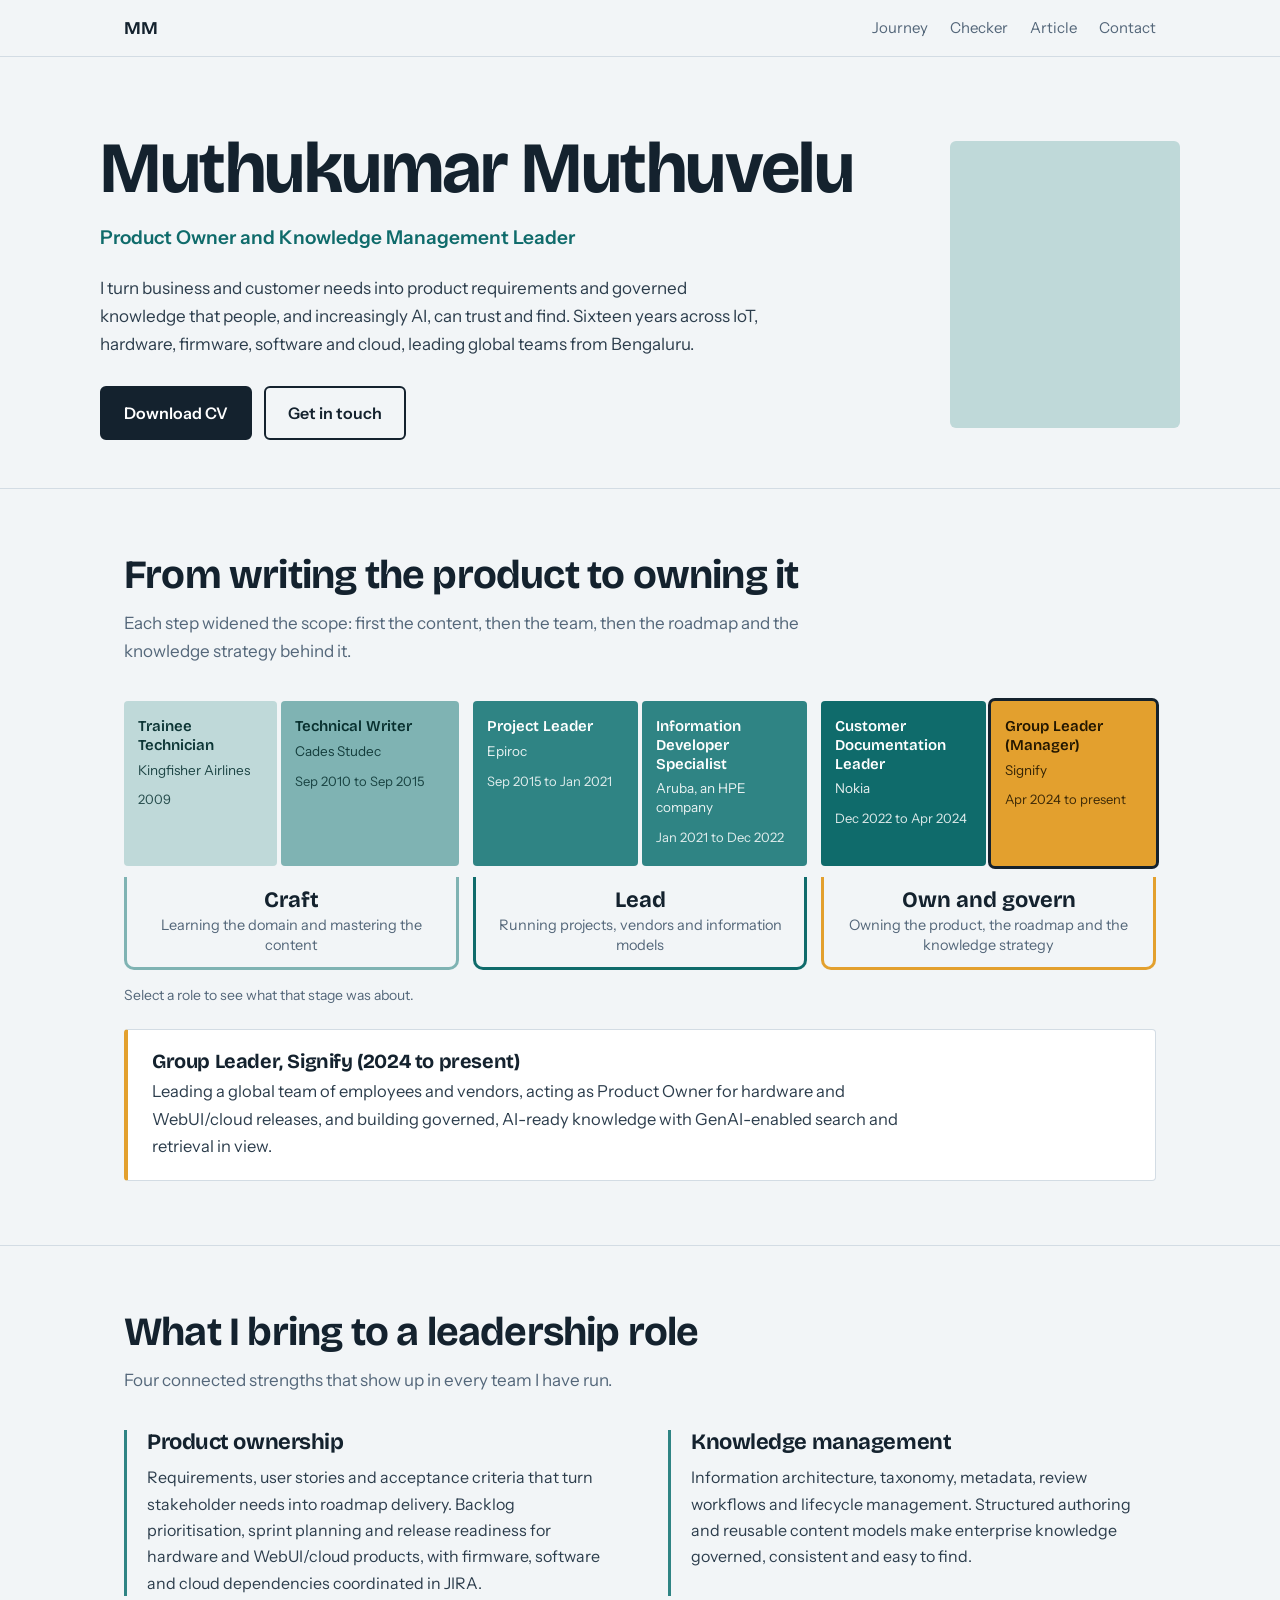
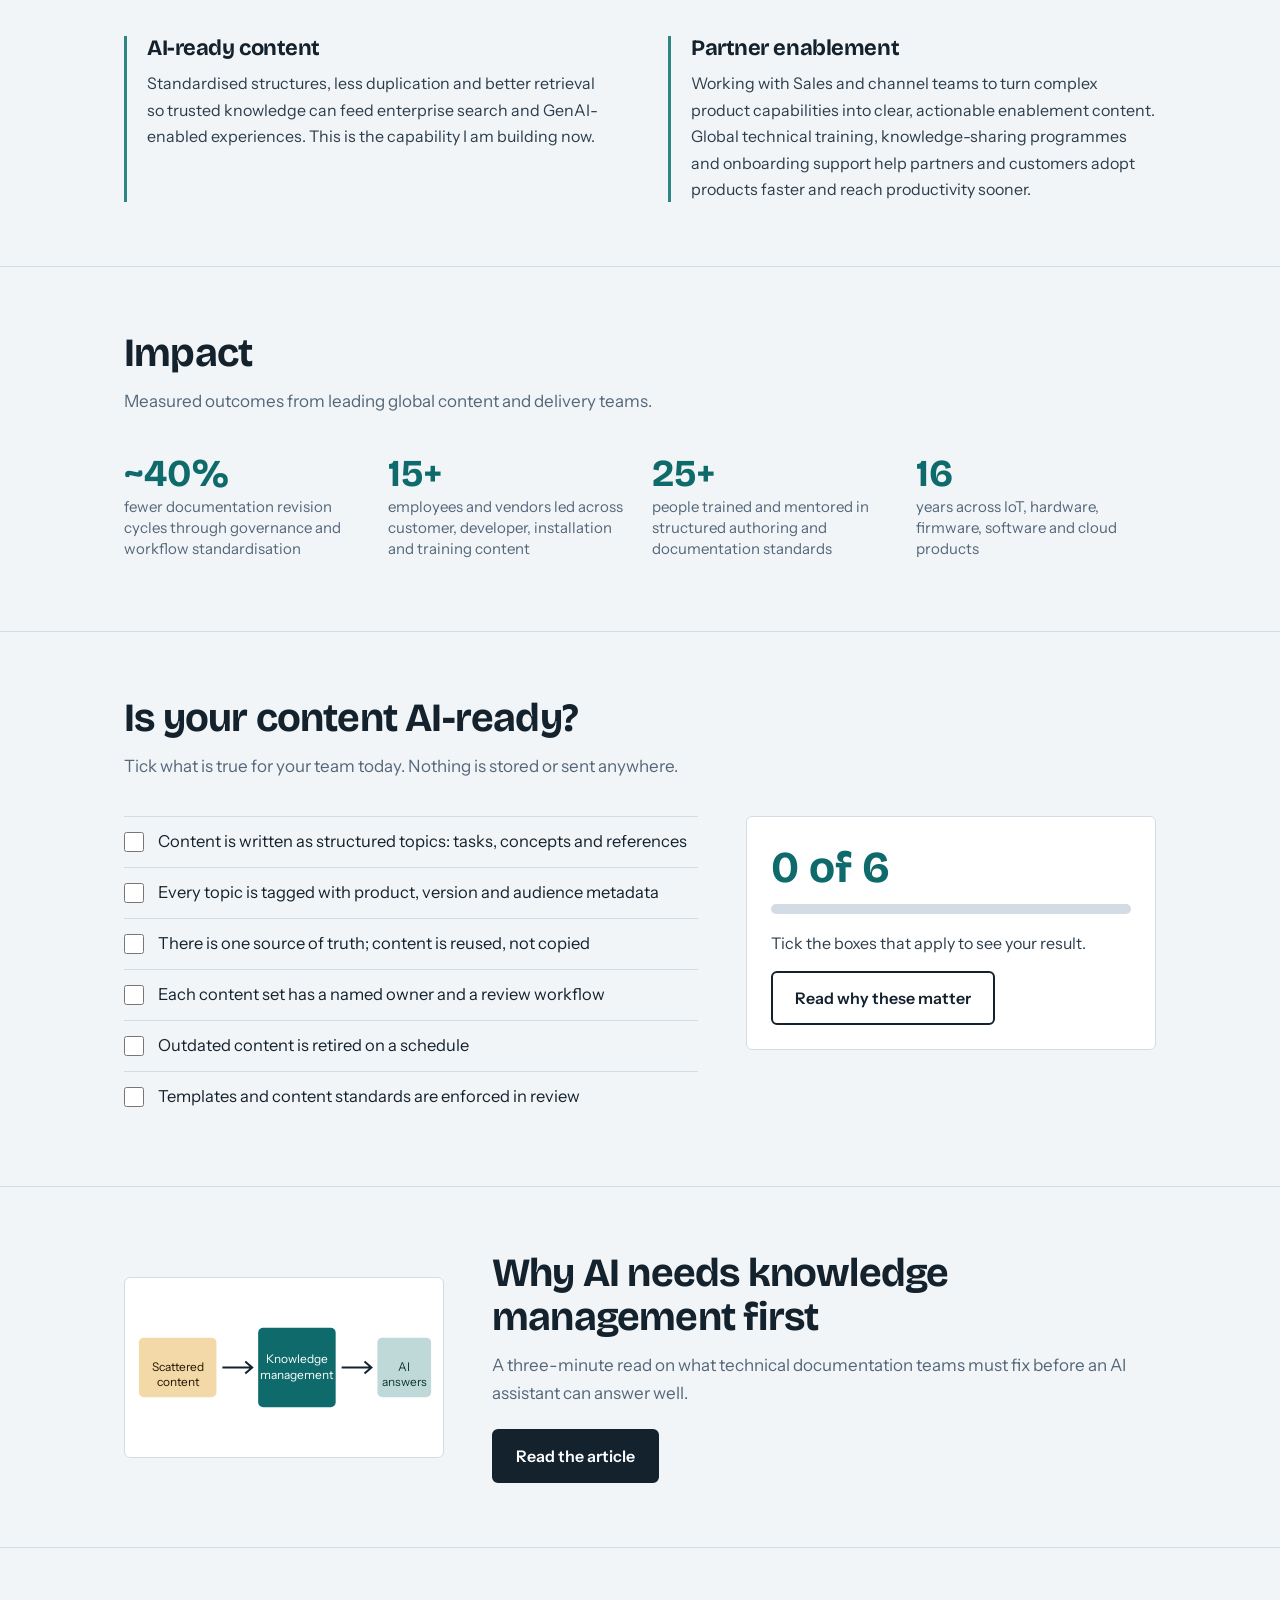
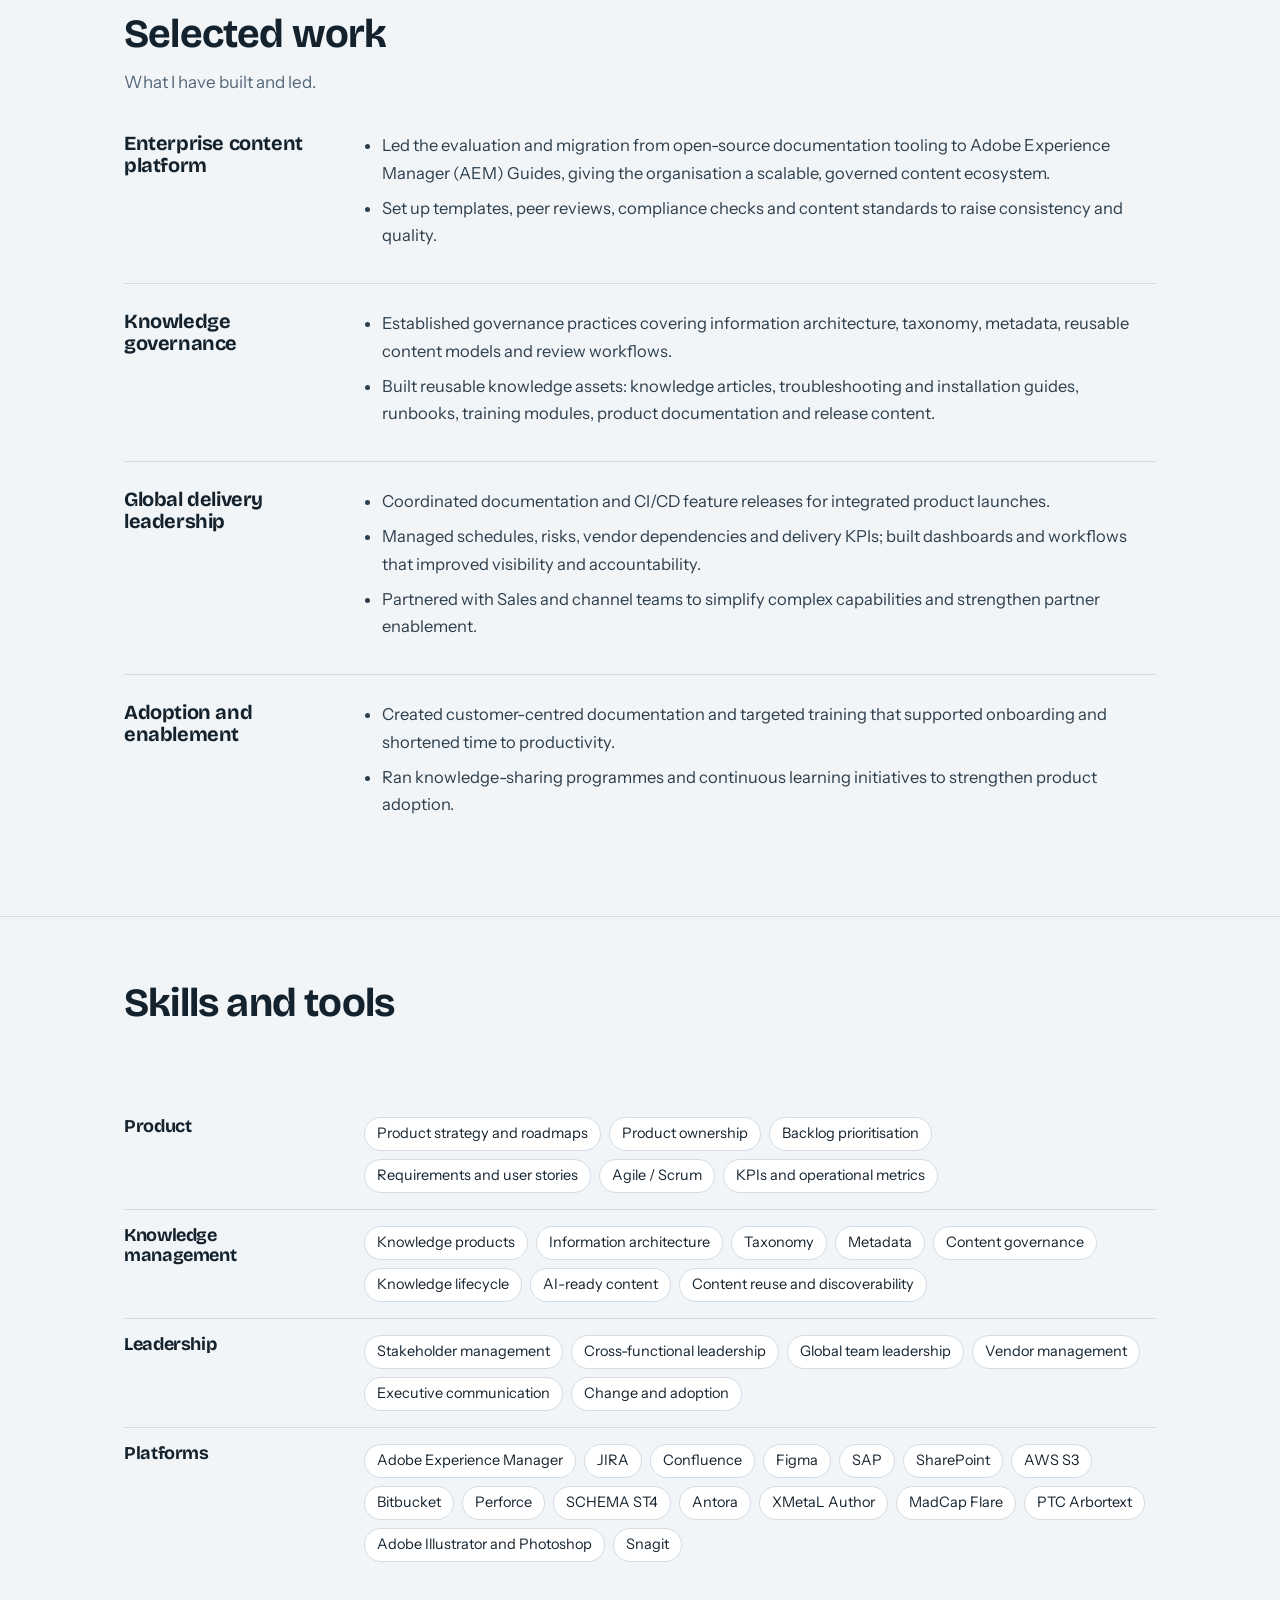
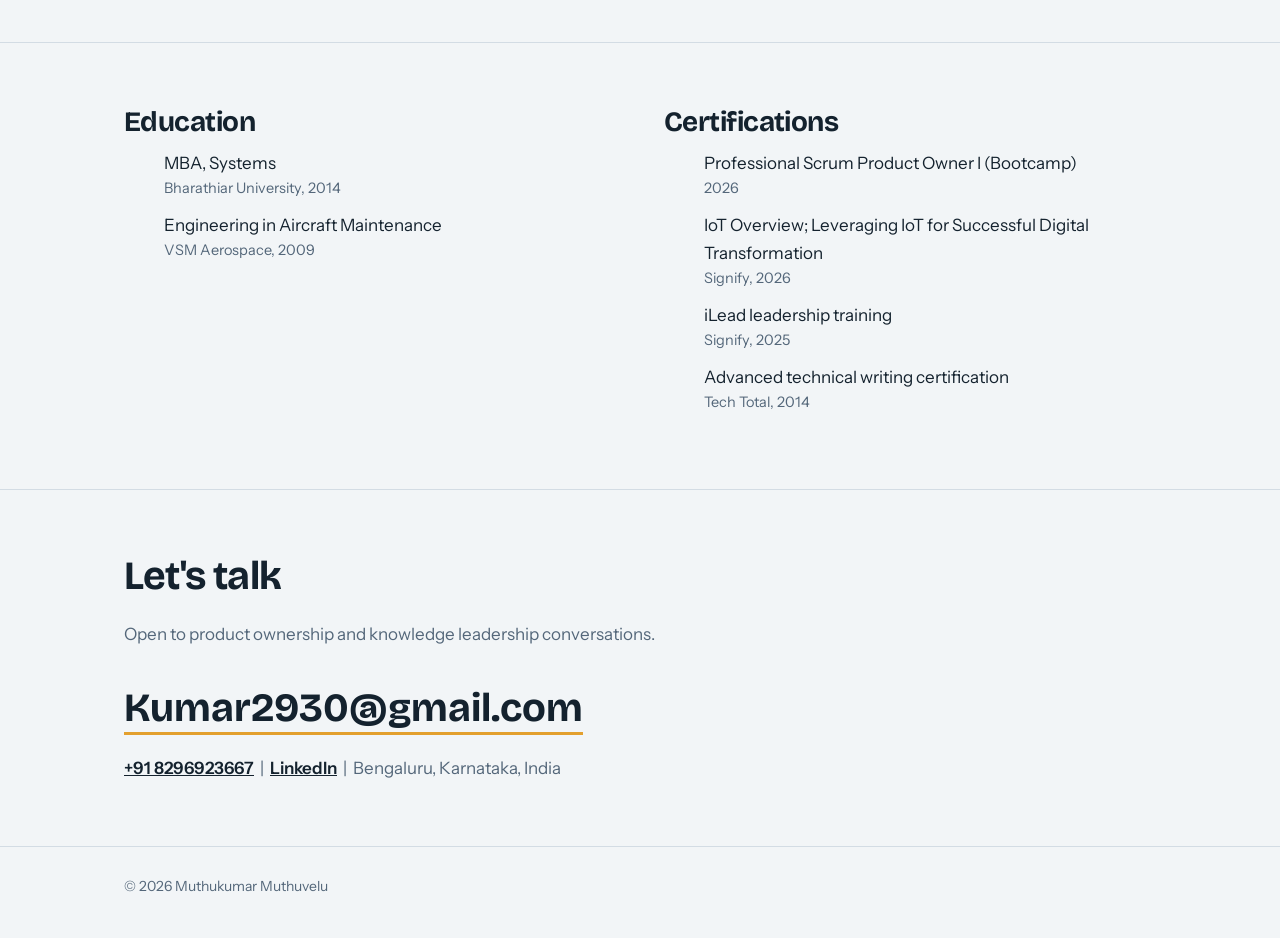
==== index.html @ bee0c545 "Add files via upload Html file" ====
<!DOCTYPE html>
<html lang="en">
<head>
<meta charset="utf-8">
<meta name="viewport" content="width=device-width, initial-scale=1">
<title>Muthukumar Muthuvelu | Product Owner &amp; Knowledge Management Leader</title>
<meta name="description" content="Product Owner and Knowledge Management leader with 16 years across IoT, hardware, firmware, software and cloud products.">
<link rel="preconnect" href="https://fonts.googleapis.com">
<link rel="preconnect" href="https://fonts.gstatic.com" crossorigin>
<link href="https://fonts.googleapis.com/css2?family=Bricolage+Grotesque:opsz,wght@12..96,500;12..96,700&family=Instrument+Sans:wght@400;500;600&display=swap" rel="stylesheet">
<style>
:root{--bg:#F2F5F7;--ink:#14222E;--mut:#54677A;--line:#D3DCE4;--t1:#BFD9D9;--t2:#7FB3B3;--t3:#2F8484;--t4:#0F6B6B;--now:#E3A02E;--wrap:1080px}
*{box-sizing:border-box;margin:0}
html{scroll-behavior:smooth;scroll-padding-top:70px}
body{background:var(--bg);color:var(--ink);font:400 17px/1.65 "Instrument Sans",system-ui,sans-serif}
h1,h2,h3{font-family:"Bricolage Grotesque",system-ui,sans-serif;line-height:1.1;letter-spacing:-.02em}
a{color:inherit}
:focus-visible{outline:3px solid var(--now);outline-offset:3px}
.wrap{max-width:var(--wrap);margin:0 auto;padding:0 24px}
header{position:sticky;top:0;z-index:5;background:rgba(242,245,247,.92);backdrop-filter:blur(8px);border-bottom:1px solid var(--line)}
header .wrap{display:flex;justify-content:space-between;align-items:center;height:56px}
.logo{font:700 18px "Bricolage Grotesque",sans-serif;text-decoration:none}
nav{display:flex;gap:22px;font-size:15px}
nav a{text-decoration:none;color:var(--mut)}nav a:hover{color:var(--ink)}
.hero{padding:72px 0 48px;display:grid;grid-template-columns:1fr 230px;gap:56px;align-items:center}
.hero h1{font-size:clamp(40px,6.4vw,72px);font-weight:700}
.role{margin-top:14px;font-size:19px;font-weight:600;color:var(--t4)}
.lede{margin-top:20px;max-width:60ch;color:#2c3d4c}
.cta{margin-top:28px;display:flex;gap:12px;flex-wrap:wrap}
.btn{display:inline-block;padding:12px 22px;border-radius:6px;font-weight:600;font-size:16px;text-decoration:none;border:2px solid var(--ink)}
.btn.p{background:var(--ink);color:#fff}.btn.p:hover{background:var(--t4);border-color:var(--t4)}
.btn.s:hover{background:var(--ink);color:#fff}
.photo{width:230px;aspect-ratio:4/5;border-radius:6px;overflow:hidden;background:var(--t1);display:grid;place-items:center;font:700 64px "Bricolage Grotesque";color:var(--t4)}
.photo img{width:100%;height:100%;object-fit:cover;display:block}
section{padding:64px 0;border-top:1px solid var(--line)}
h2{font-size:clamp(28px,4vw,40px);margin-bottom:12px}
.sub{color:var(--mut);max-width:62ch;margin-bottom:36px}
/* roadmap */
.road{display:flex;gap:4px;align-items:stretch}
.step{background:var(--c);color:var(--tc,#fff);padding:16px 14px 18px;min-width:0;border-radius:4px;transform-origin:left;animation:grow .9s cubic-bezier(.2,.7,.2,1) both;animation-delay:calc(var(--i)*.12s)}
.step b{display:block;font:600 15px/1.25 "Bricolage Grotesque",sans-serif}
.step span{display:block;font-size:13.5px;line-height:1.4;margin-top:6px;opacity:.9}
.step em{display:block;font-style:normal;font-size:13px;margin-top:10px;opacity:.85}
.step.now{background:var(--now);color:#221600}
@keyframes grow{from{opacity:0;transform:scaleX(.6)}to{opacity:1;transform:none}}
.ends{display:flex;justify-content:space-between;margin-top:10px;font-size:14px;color:var(--mut)}
.logos{display:grid;grid-template-columns:repeat(6,1fr);gap:10px;margin-top:28px}
.logos div{background:#fff;border:1px solid var(--line);border-radius:6px;height:72px;display:grid;place-items:center;padding:12px;font:600 14px "Bricolage Grotesque",sans-serif;color:var(--mut);text-align:center}
.logos img{max-width:100%;max-height:40px;object-fit:contain;display:block}
/* pillars */
.cols{display:grid;grid-template-columns:repeat(2,1fr);gap:40px 56px}
.cols>div{border-left:3px solid var(--t3);padding-left:20px}
.cols h3{font-size:22px;margin-bottom:10px}
.cols p{font-size:16px;color:#2c3d4c}
/* impact */
.stats{display:grid;grid-template-columns:repeat(4,1fr);gap:24px;margin-bottom:8px}
.stats b{display:block;font:700 38px "Bricolage Grotesque";color:var(--t4)}
.stats span{font-size:15px;color:var(--mut);line-height:1.4;display:block}
/* work */
.work{display:grid;grid-template-columns:200px 1fr;gap:20px 40px;padding:26px 0;border-top:1px solid var(--line)}
.work:first-of-type{border-top:0;padding-top:0}
.work h3{font-size:20px}
.work ul{padding-left:18px;color:#2c3d4c}
.work li{margin-bottom:8px;font-size:16.5px}
/* skills */
.sk{display:grid;grid-template-columns:200px 1fr;gap:14px 40px;padding:16px 0;border-top:1px solid var(--line)}
.sk:first-of-type{border-top:0}
.sk h3{font-size:18px}
.tags{display:flex;flex-wrap:wrap;gap:8px}
.tags span{font-size:14.5px;padding:4px 12px;border:1px solid var(--line);border-radius:99px;background:#fff}
.two{display:grid;grid-template-columns:1fr 1fr;gap:48px}
.two h3{font-size:22px;margin-bottom:14px}
.two li{margin-bottom:10px;list-style:none;padding-left:0}
.two small{display:block;color:var(--mut);font-size:14.5px}
.contact a.big{font:700 clamp(24px,4vw,40px) "Bricolage Grotesque";text-decoration:none;border-bottom:3px solid var(--now)}
.contact p{margin-top:22px;color:var(--mut)}
.contact p a{color:var(--ink);font-weight:600}
footer{padding:28px 0 40px;color:var(--mut);font-size:14px;border-top:1px solid var(--line)}
.step{min-width:150px;overflow-wrap:anywhere;border:0;font:inherit;text-align:left;cursor:pointer;transition:transform .15s}
.step:hover{transform:translateY(-3px)}
.step[aria-selected=true]{box-shadow:0 0 0 3px var(--ink)}
.detail{margin-top:22px;padding:20px 24px;background:#fff;border:1px solid var(--line);border-left:4px solid var(--now);border-radius:4px}
.detail h3{font-size:20px;margin-bottom:6px}.detail p{font-size:16.5px;color:#2c3d4c;max-width:70ch}
.hint{margin-top:14px;font-size:14px;color:var(--mut)}
.chk{display:grid;grid-template-columns:1.4fr 1fr;gap:48px;align-items:start}
.chk label{display:flex;gap:14px;padding:13px 0;border-top:1px solid var(--line);cursor:pointer;font-size:16.5px;line-height:1.45}
.chk input{width:20px;height:20px;flex:none;margin-top:2px;accent-color:var(--t4)}
.score{position:sticky;top:80px;background:#fff;border:1px solid var(--line);border-radius:6px;padding:24px}
.score .n{font:700 44px "Bricolage Grotesque";color:var(--t4)}
.meter{height:10px;border-radius:9px;background:var(--line);overflow:hidden;margin:10px 0 16px}
.meter i{display:block;height:100%;width:0;background:var(--t4);transition:width .4s}
.score p{font-size:16px;color:#2c3d4c;margin-bottom:14px}
.feat{display:grid;grid-template-columns:320px 1fr;gap:48px;align-items:center}
.feat svg{width:100%;height:auto;display:block;border:1px solid var(--line);border-radius:6px;background:#fff}
.sr{position:absolute;left:-9999px}
@media(max-width:1000px){.road{flex-direction:column}.step{flex:none!important;min-width:0}.logos{grid-template-columns:repeat(3,1fr)}.chk,.feat{grid-template-columns:1fr;gap:28px}.score{position:static}}
.road{gap:14px;align-items:stretch}
.phase{display:flex;flex-direction:column;min-width:0}
.psteps{display:flex;gap:4px;align-items:stretch;flex:1}
.psteps .step{min-width:140px;display:flex;flex-direction:column;justify-content:flex-start;align-items:stretch}
.plabel{margin-top:10px;padding:10px 14px 12px;border:3px solid var(--ink);border-top:0;border-radius:0 0 10px 10px;text-align:center;position:relative}
.plabel b{display:block;font:700 22px "Bricolage Grotesque",sans-serif;color:var(--ink)}
.plabel span{display:block;font-size:14.5px;line-height:1.4;color:var(--mut);margin-top:2px}
.phase:nth-child(3) .plabel{border-color:var(--now)}
.phase:nth-child(1) .plabel{border-color:var(--t2)}
.phase:nth-child(2) .plabel{border-color:var(--t4)}
.chip{display:flex;align-items:center;justify-content:center;background:#fff;border-radius:4px;height:44px;padding:5px 8px;margin-bottom:12px}
.chip img{max-width:100%;max-height:100%;object-fit:contain;display:block}
@media(max-width:1000px){.road{flex-direction:column;align-items:stretch;gap:26px}.phase{flex:none!important}.psteps{flex-direction:column}.psteps .step{flex:none!important;min-width:0}.plabel{order:-1;margin:0 0 10px;text-align:left;border:0;border-left:5px solid var(--ink);border-radius:0;padding:2px 0 2px 14px}.phase:nth-child(1) .plabel{border-color:var(--t2)}.phase:nth-child(2) .plabel{border-color:var(--t4)}.phase:nth-child(3) .plabel{border-color:var(--now)}.chip{width:150px}}
@media(max-width:860px){
 .hero{grid-template-columns:1fr;gap:32px;padding-top:44px}.photo{width:170px;order:-1}
 .road{flex-direction:column}.step{flex:none!important}
 .logos{grid-template-columns:repeat(3,1fr)}
 .cols,.two{grid-template-columns:1fr;gap:28px}.stats{grid-template-columns:1fr 1fr}
 .work,.sk{grid-template-columns:1fr;gap:10px}nav{gap:14px;font-size:14px}
}
@media(prefers-reduced-motion:reduce){.step{animation:none}html{scroll-behavior:auto}}
</style>
</head>
<body>
<header><div class="wrap">
<a class="logo" href="#top">MM</a>
<nav aria-label="Main"><a href="#journey">Journey</a><a href="#checker">Checker</a><a href="article.html">Article</a><a href="#contact">Contact</a></nav>
</div></header>

<main id="top">
<div class="wrap hero">
<div>
<h1>Muthukumar Muthuvelu</h1>
<p class="role">Product Owner and Knowledge Management Leader</p>
<p class="lede">I turn business and customer needs into product requirements and governed knowledge that people, and increasingly AI, can trust and find. Sixteen years across IoT, hardware, firmware, software and cloud, leading global teams from Bengaluru.</p>
<div class="cta">
<a class="btn p" href="docs/Muthukumar_Muthuvelu_CV.pdf">Download CV</a>
<a class="btn s" href="#contact">Get in touch</a>
</div>
</div>
<div class="photo"><img src="images/profile.jpg" alt="Portrait of Muthukumar Muthuvelu" onerror="this.remove();this.parentNode.textContent='MM'"></div>
</div>

<section id="journey"><div class="wrap">
<h2>From writing the product to owning it</h2>
<p class="sub">Each step widened the scope: first the content, then the team, then the roadmap and the knowledge strategy behind it.</p>
<div class="road" role="tablist" aria-label="Career roles">
<div class="phase" style="flex:1"><div class="psteps"><button type="button" role="tab" class="step" style="--i:0;--c:var(--t1);--tc:#0c3535;flex:1"><i class="chip"><img src="images/logos/kingfisher.png" alt="Kingfisher Airlines logo" onerror="this.parentNode.remove()"></i><b>Trainee Technician</b><span>Kingfisher Airlines</span><em>2009</em></button><button type="button" role="tab" class="step" style="--i:1;--c:var(--t2);--tc:#08302f;flex:1.2"><i class="chip"><img src="images/logos/cades-studec.png" alt="Cades Studec logo" onerror="this.parentNode.remove()"></i><b>Technical Writer</b><span>Cades Studec</span><em>Sep 2010 to Sep 2015</em></button></div><div class="plabel"><b>Craft</b><span>Learning the domain and mastering the content</span></div></div>
<div class="phase" style="flex:1"><div class="psteps"><button type="button" role="tab" class="step" style="--i:2;--c:var(--t3);flex:1"><i class="chip"><img src="images/logos/epiroc.png" alt="Epiroc logo" onerror="this.parentNode.remove()"></i><b>Project Leader</b><span>Epiroc</span><em>Sep 2015 to Jan 2021</em></button><button type="button" role="tab" class="step" style="--i:3;--c:var(--t3);flex:1"><i class="chip"><img src="images/logos/aruba.png" alt="Aruba, an HPE company logo" onerror="this.parentNode.remove()"></i><b>Information Developer Specialist</b><span>Aruba, an HPE company</span><em>Jan 2021 to Dec 2022</em></button></div><div class="plabel"><b>Lead</b><span>Running projects, vendors and information models</span></div></div>
<div class="phase" style="flex:1"><div class="psteps"><button type="button" role="tab" class="step" style="--i:4;--c:var(--t4);flex:1"><i class="chip"><img src="images/logos/nokia.png" alt="Nokia logo" onerror="this.parentNode.remove()"></i><b>Customer Documentation Leader</b><span>Nokia</span><em>Dec 2022 to Apr 2024</em></button><button type="button" role="tab" class="step now" style="--i:5;flex:1"><i class="chip"><img src="images/logos/signify.png" alt="Signify logo" onerror="this.parentNode.remove()"></i><b>Group Leader (Manager)</b><span>Signify</span><em>Apr 2024 to present</em></button></div><div class="plabel"><b>Own and govern</b><span>Owning the product, the roadmap and the knowledge strategy</span></div></div>
</div>
<p class="hint">Select a role to see what that stage was about.</p>
<div class="detail" id="detail" role="tabpanel" aria-live="polite"></div>
</div></section>

<section id="focus"><div class="wrap">
<h2>What I bring to a leadership role</h2>
<p class="sub">Four connected strengths that show up in every team I have run.</p>
<div class="cols">
<div><h3>Product ownership</h3><p>Requirements, user stories and acceptance criteria that turn stakeholder needs into roadmap delivery. Backlog prioritisation, sprint planning and release readiness for hardware and WebUI/cloud products, with firmware, software and cloud dependencies coordinated in JIRA.</p></div>
<div><h3>Knowledge management</h3><p>Information architecture, taxonomy, metadata, review workflows and lifecycle management. Structured authoring and reusable content models make enterprise knowledge governed, consistent and easy to find.</p></div>
<div><h3>AI-ready content</h3><p>Standardised structures, less duplication and better retrieval so trusted knowledge can feed enterprise search and GenAI-enabled experiences. This is the capability I am building now.</p></div>
<div><h3>Partner enablement</h3><p>Working with Sales and channel teams to turn complex product capabilities into clear, actionable enablement content. Global technical training, knowledge-sharing programmes and onboarding support help partners and customers adopt products faster and reach productivity sooner.</p></div>
</div>
</div></section>

<section id="impact"><div class="wrap">
<h2>Impact</h2>
<p class="sub">Measured outcomes from leading global content and delivery teams.</p>
<div class="stats">
<div><b data-n="40" data-pre="~" data-suf="%">~40%</b><span>fewer documentation revision cycles through governance and workflow standardisation</span></div>
<div><b data-n="15" data-suf="+">15+</b><span>employees and vendors led across customer, developer, installation and training content</span></div>
<div><b data-n="25" data-suf="+">25+</b><span>people trained and mentored in structured authoring and documentation standards</span></div>
<div><b data-n="16">16</b><span>years across IoT, hardware, firmware, software and cloud products</span></div>
</div>
</div></section>

<section id="checker"><div class="wrap">
<h2>Is your content AI-ready?</h2>
<p class="sub">Tick what is true for your team today. Nothing is stored or sent anywhere.</p>
<div class="chk">
<fieldset style="border:0;padding:0"><legend class="sr">AI-readiness checklist</legend>
<label><input type="checkbox">Content is written as structured topics: tasks, concepts and references</label>
<label><input type="checkbox">Every topic is tagged with product, version and audience metadata</label>
<label><input type="checkbox">There is one source of truth; content is reused, not copied</label>
<label><input type="checkbox">Each content set has a named owner and a review workflow</label>
<label><input type="checkbox">Outdated content is retired on a schedule</label>
<label><input type="checkbox">Templates and content standards are enforced in review</label>
</fieldset>
<div class="score" aria-live="polite">
<div class="n"><span id="sn">0</span> of 6</div>
<div class="meter"><i id="bar"></i></div>
<p id="res">Tick the boxes that apply to see your result.</p>
<a class="btn s" href="article.html">Read why these matter</a>
</div></div>
</div></section>

<section id="article"><div class="wrap feat">
<a href="article.html" aria-label="Read the article"><svg viewBox="0 0 320 180" role="img" aria-label="Diagram: messy content becomes governed knowledge, then AI answers"><rect x="14" y="60" width="78" height="60" rx="5" fill="#F3D9A8"/><text x="53" y="94" text-anchor="middle" font-size="12" fill="#221600">Scattered</text><text x="53" y="109" text-anchor="middle" font-size="12" fill="#221600">content</text><path d="M98 90h30m-7-6 7 6-7 6" stroke="#14222E" stroke-width="2" fill="none"/><rect x="134" y="50" width="78" height="80" rx="5" fill="#0F6B6B"/><text x="173" y="86" text-anchor="middle" font-size="12" fill="#fff">Knowledge</text><text x="173" y="102" text-anchor="middle" font-size="12" fill="#fff">management</text><path d="M218 90h30m-7-6 7 6-7 6" stroke="#14222E" stroke-width="2" fill="none"/><rect x="254" y="60" width="54" height="60" rx="5" fill="#BFD9D9"/><text x="281" y="94" text-anchor="middle" font-size="12" fill="#0c3535">AI</text><text x="281" y="109" text-anchor="middle" font-size="12" fill="#0c3535">answers</text></svg></a>
<div><h2>Why AI needs knowledge management first</h2>
<p class="sub" style="margin-bottom:22px">A three-minute read on what technical documentation teams must fix before an AI assistant can answer well.</p>
<a class="btn p" href="article.html">Read the article</a></div>
</div></section>

<section id="work"><div class="wrap">
<h2>Selected work</h2>
<p class="sub">What I have built and led.</p>
<div class="work"><h3>Enterprise content platform</h3><ul>
<li>Led the evaluation and migration from open-source documentation tooling to Adobe Experience Manager (AEM) Guides, giving the organisation a scalable, governed content ecosystem.</li>
<li>Set up templates, peer reviews, compliance checks and content standards to raise consistency and quality.</li></ul></div>
<div class="work"><h3>Knowledge governance</h3><ul>
<li>Established governance practices covering information architecture, taxonomy, metadata, reusable content models and review workflows.</li>
<li>Built reusable knowledge assets: knowledge articles, troubleshooting and installation guides, runbooks, training modules, product documentation and release content.</li></ul></div>
<div class="work"><h3>Global delivery leadership</h3><ul>
<li>Coordinated documentation and CI/CD feature releases for integrated product launches.</li>
<li>Managed schedules, risks, vendor dependencies and delivery KPIs; built dashboards and workflows that improved visibility and accountability.</li>
<li>Partnered with Sales and channel teams to simplify complex capabilities and strengthen partner enablement.</li></ul></div>
<div class="work"><h3>Adoption and enablement</h3><ul>
<li>Created customer-centred documentation and targeted training that supported onboarding and shortened time to productivity.</li>
<li>Ran knowledge-sharing programmes and continuous learning initiatives to strengthen product adoption.</li></ul></div>
</div></section>

<section id="skills"><div class="wrap">
<h2>Skills and tools</h2>
<p class="sub">&nbsp;</p>
<div class="sk"><h3>Product</h3><div class="tags"><span>Product strategy and roadmaps</span><span>Product ownership</span><span>Backlog prioritisation</span><span>Requirements and user stories</span><span>Agile / Scrum</span><span>KPIs and operational metrics</span></div></div>
<div class="sk"><h3>Knowledge management</h3><div class="tags"><span>Knowledge products</span><span>Information architecture</span><span>Taxonomy</span><span>Metadata</span><span>Content governance</span><span>Knowledge lifecycle</span><span>AI-ready content</span><span>Content reuse and discoverability</span></div></div>
<div class="sk"><h3>Leadership</h3><div class="tags"><span>Stakeholder management</span><span>Cross-functional leadership</span><span>Global team leadership</span><span>Vendor management</span><span>Executive communication</span><span>Change and adoption</span></div></div>
<div class="sk"><h3>Platforms</h3><div class="tags"><span>Adobe Experience Manager</span><span>JIRA</span><span>Confluence</span><span>Figma</span><span>SAP</span><span>SharePoint</span><span>AWS S3</span><span>Bitbucket</span><span>Perforce</span><span>SCHEMA ST4</span><span>Antora</span><span>XMetaL Author</span><span>MadCap Flare</span><span>PTC Arbortext</span><span>Adobe Illustrator and Photoshop</span><span>Snagit</span></div></div>
</div></section>

<section id="learning"><div class="wrap two">
<div><h2 style="font-size:28px">Education</h2>
<ul><li>MBA, Systems<small>Bharathiar University, 2014</small></li>
<li>Engineering in Aircraft Maintenance<small>VSM Aerospace, 2009</small></li></ul></div>
<div><h2 style="font-size:28px">Certifications</h2>
<ul><li>Professional Scrum Product Owner I (Bootcamp)<small>2026</small></li>
<li>IoT Overview; Leveraging IoT for Successful Digital Transformation<small>Signify, 2026</small></li>
<li>iLead leadership training<small>Signify, 2025</small></li>
<li>Advanced technical writing certification<small>Tech Total, 2014</small></li></ul></div>
</div></section>

<section id="contact" class="contact"><div class="wrap">
<h2>Let's talk</h2>
<p class="sub">Open to product ownership and knowledge leadership conversations.</p>
<a class="big" href="mailto:Kumar2930@gmail.com">Kumar2930@gmail.com</a>
<p><a href="tel:+918296923667">+91 8296923667</a> &nbsp;|&nbsp; <a href="https://www.linkedin.com/in/muthukumar-muthuvelu-aa5920a8">LinkedIn</a> &nbsp;|&nbsp; Bengaluru, Karnataka, India</p>
</div></section>
</main>
<footer><div class="wrap">&copy; 2026 Muthukumar Muthuvelu</div></footer>
<script>
(function(){
var D=[["Trainee Technician, Kingfisher Airlines (2009)","A technical, procedure-driven start after studying Aircraft Maintenance Engineering at VSM Aerospace. This is where the habit of precision began."],
["Technical Writer, Cades Studec (2010 to 2015)","Moved into technical communication and structured authoring. Completed an advanced technical writing certification and an MBA in Systems in 2014."],
["Project Leader, Epiroc (2015 to 2021)","Stepped from writing to leading: planning schedules, managing risks and vendor dependencies, and keeping stakeholders aligned across global initiatives."],
["Information Developer Specialist, Aruba (2021 to 2022)","Deepened the focus on information architecture, structured authoring and content standards at enterprise scale."],
["Customer Documentation Leader, Nokia (2022 to 2024)","Led customer documentation with growing responsibility for global teams, vendors and coordinated release readiness."],
["Group Leader, Signify (2024 to present)","Leading a global team of employees and vendors, acting as Product Owner for hardware and WebUI/cloud releases, and building governed, AI-ready knowledge with GenAI-enabled search and retrieval in view."]];
var tabs=[].slice.call(document.querySelectorAll('.step')),box=document.getElementById('detail');
function show(i){tabs.forEach(function(t,k){t.setAttribute('aria-selected',k===i)});box.innerHTML='';var h=document.createElement('h3'),p=document.createElement('p');h.textContent=D[i][0];p.textContent=D[i][1];box.appendChild(h);box.appendChild(p)}
tabs.forEach(function(t,i){t.addEventListener('click',function(){show(i)})});show(5);
var rm=matchMedia('(prefers-reduced-motion:reduce)').matches;
var io=new IntersectionObserver(function(es){es.forEach(function(e){if(!e.isIntersecting)return;io.unobserve(e.target);if(rm)return;var el=e.target,n=+el.dataset.n,pre=el.dataset.pre||'',suf=el.dataset.suf||'',st=null;
function f(t){st=st||t;var p=Math.min((t-st)/1200,1);el.textContent=pre+Math.round(n*(1-Math.pow(1-p,3)))+suf;if(p<1)requestAnimationFrame(f)}requestAnimationFrame(f)})},{threshold:.6});
[].forEach.call(document.querySelectorAll('[data-n]'),function(el){io.observe(el)});
var cb=[].slice.call(document.querySelectorAll('#checker input')),bar=document.getElementById('bar'),sn=document.getElementById('sn'),res=document.getElementById('res');
var M=["Tick the boxes that apply to see your result.","Early stage. Start with an audit of duplicates, owners and outdated pages.","Early stage. Start with an audit of duplicates, owners and outdated pages.","Foundations are forming. Metadata and governance are the next big gains.","Foundations are forming. Metadata and governance are the next big gains.","Nearly AI-ready. Close the last gap, then measure retrieval quality.","AI-ready foundations. Now track search success and answer quality."];
function upd(){var n=cb.filter(function(c){return c.checked}).length;sn.textContent=n;bar.style.width=(n/cb.length*100)+'%';res.textContent=M[n]}
cb.forEach(function(c){c.addEventListener('change',upd)});
})();
</script>
</body>
</html>
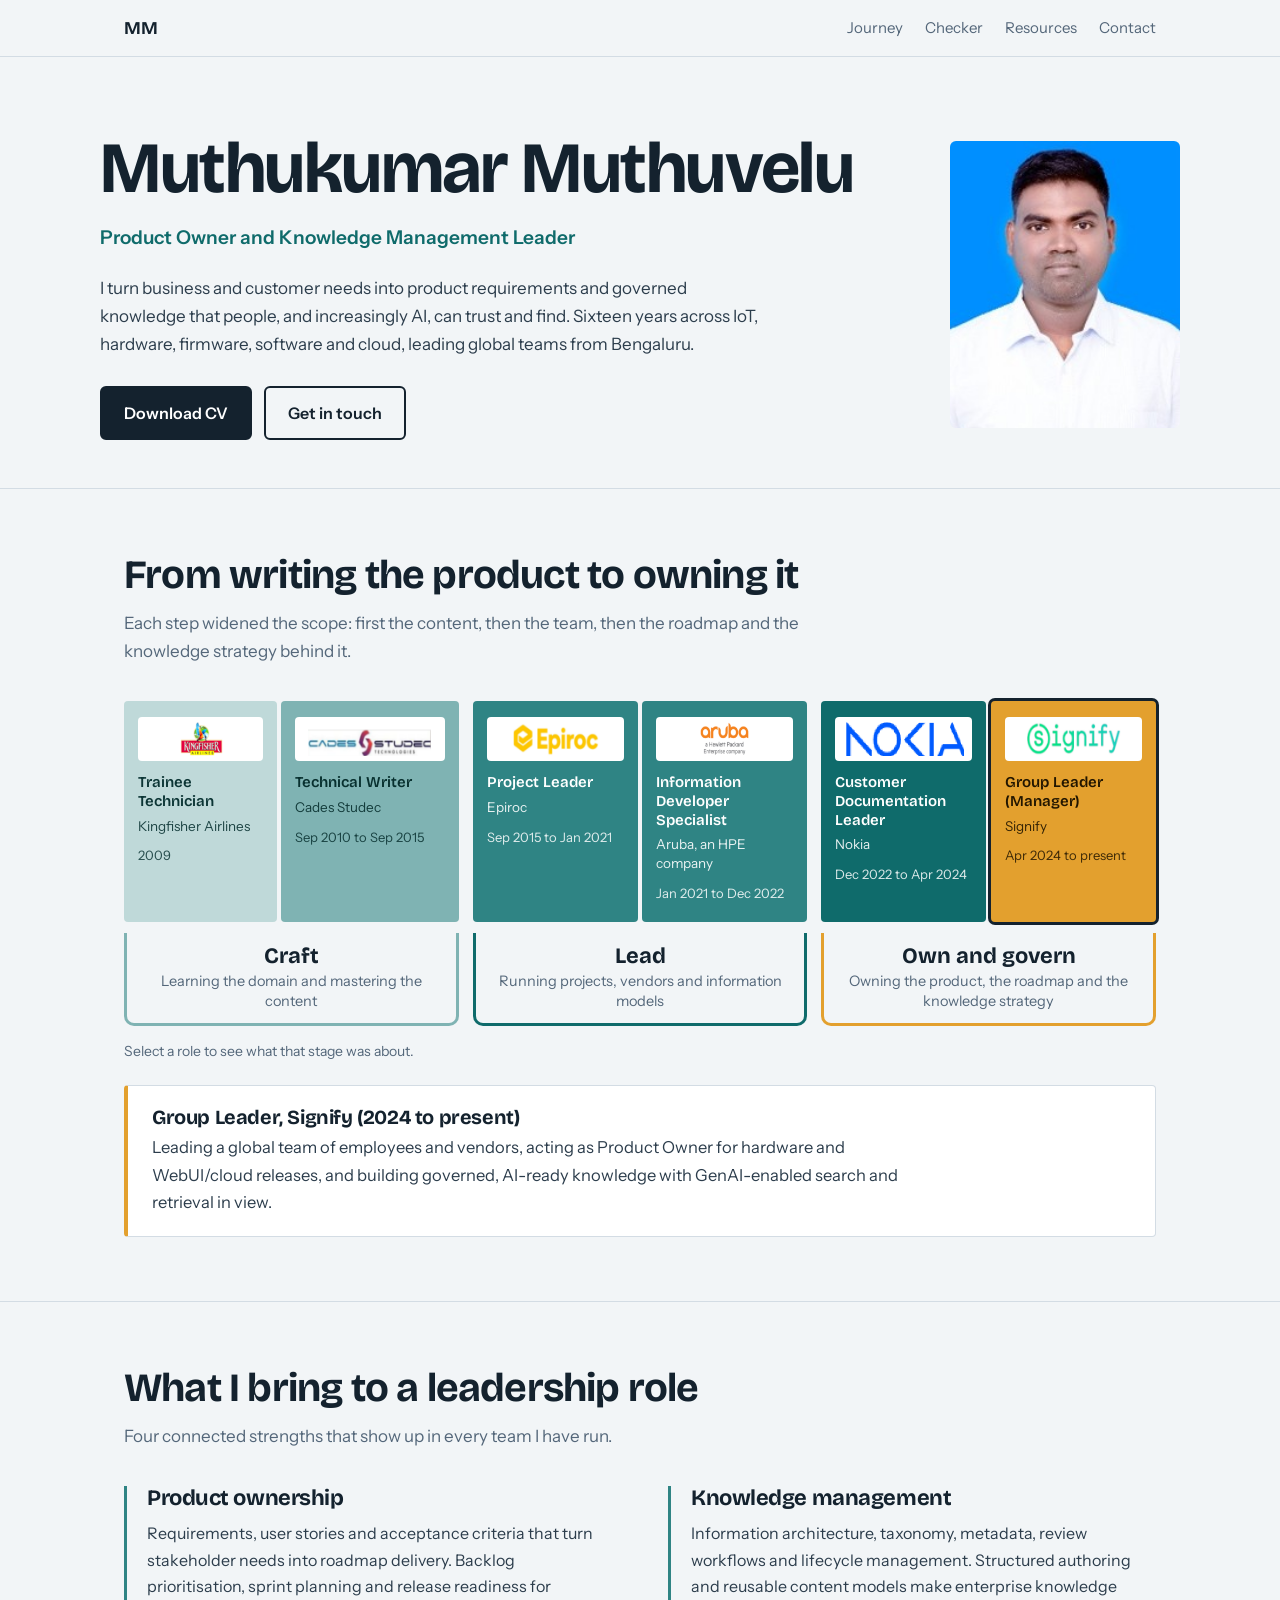
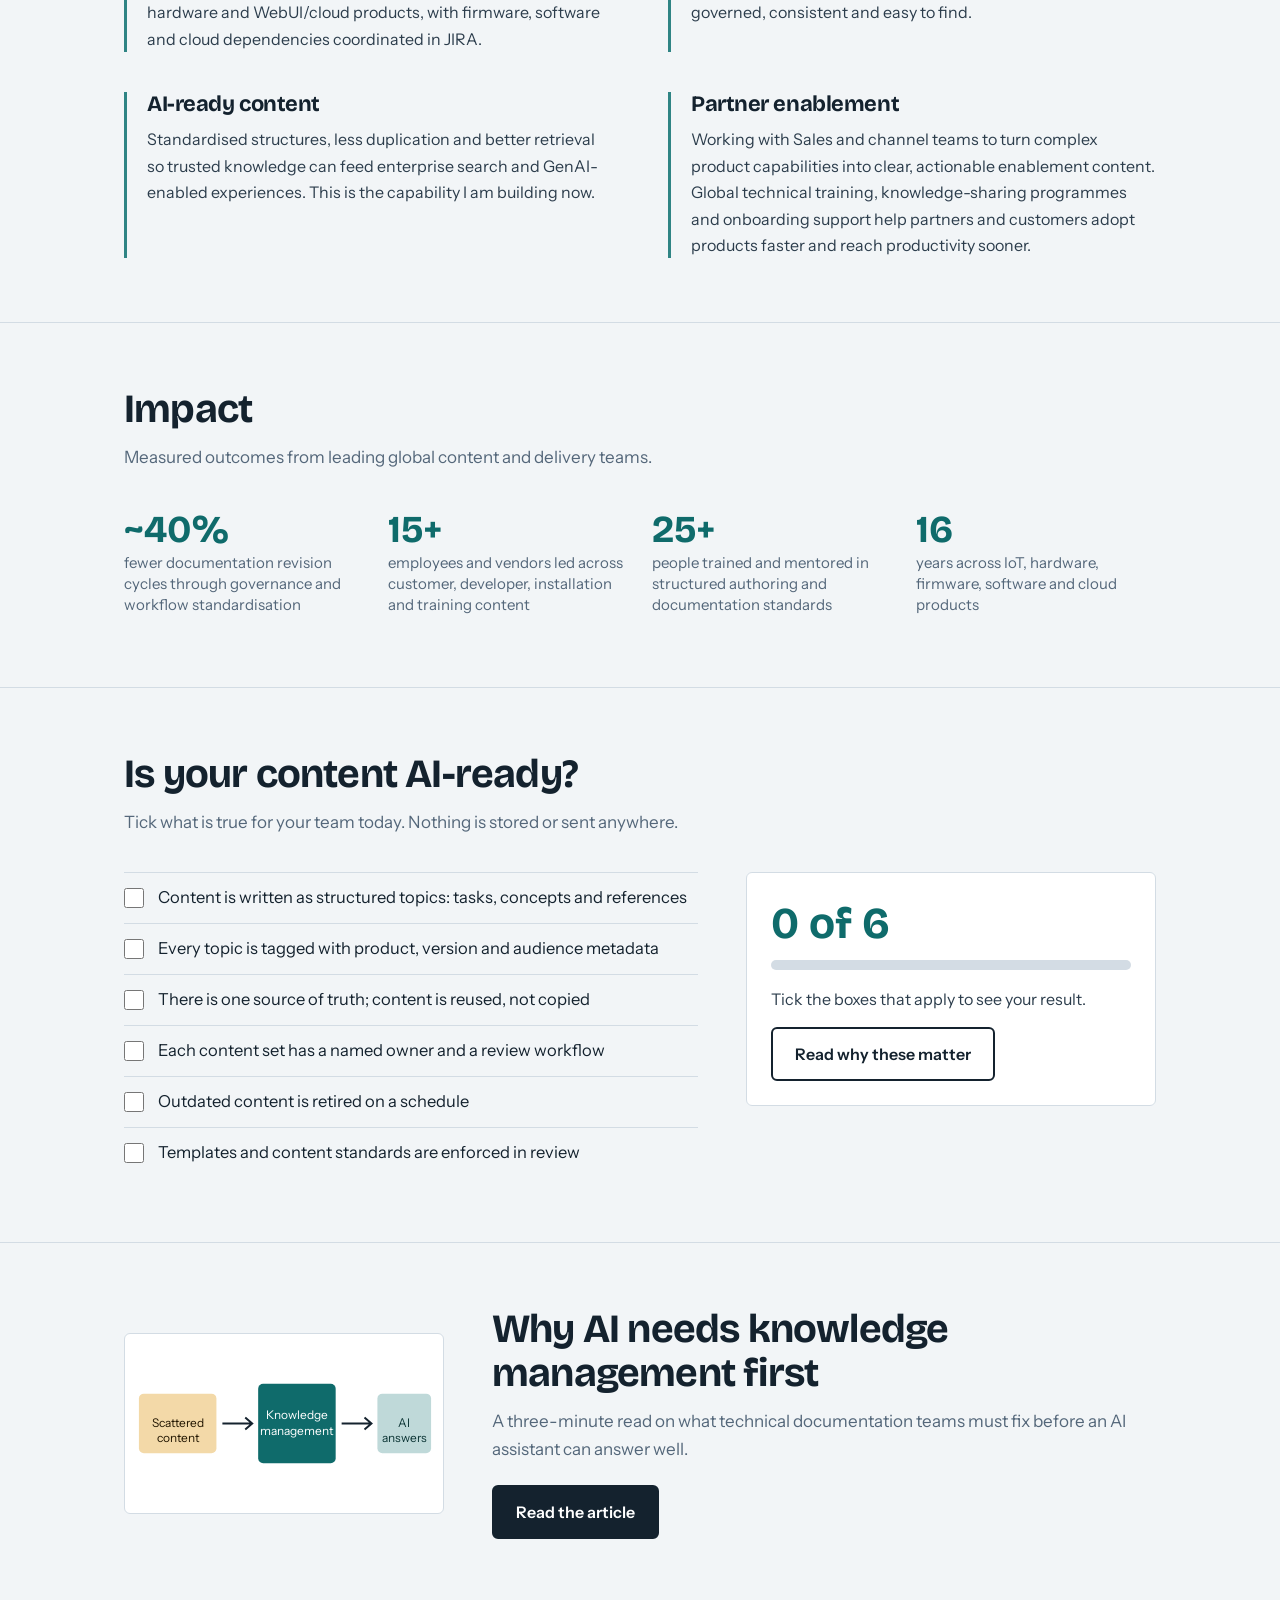
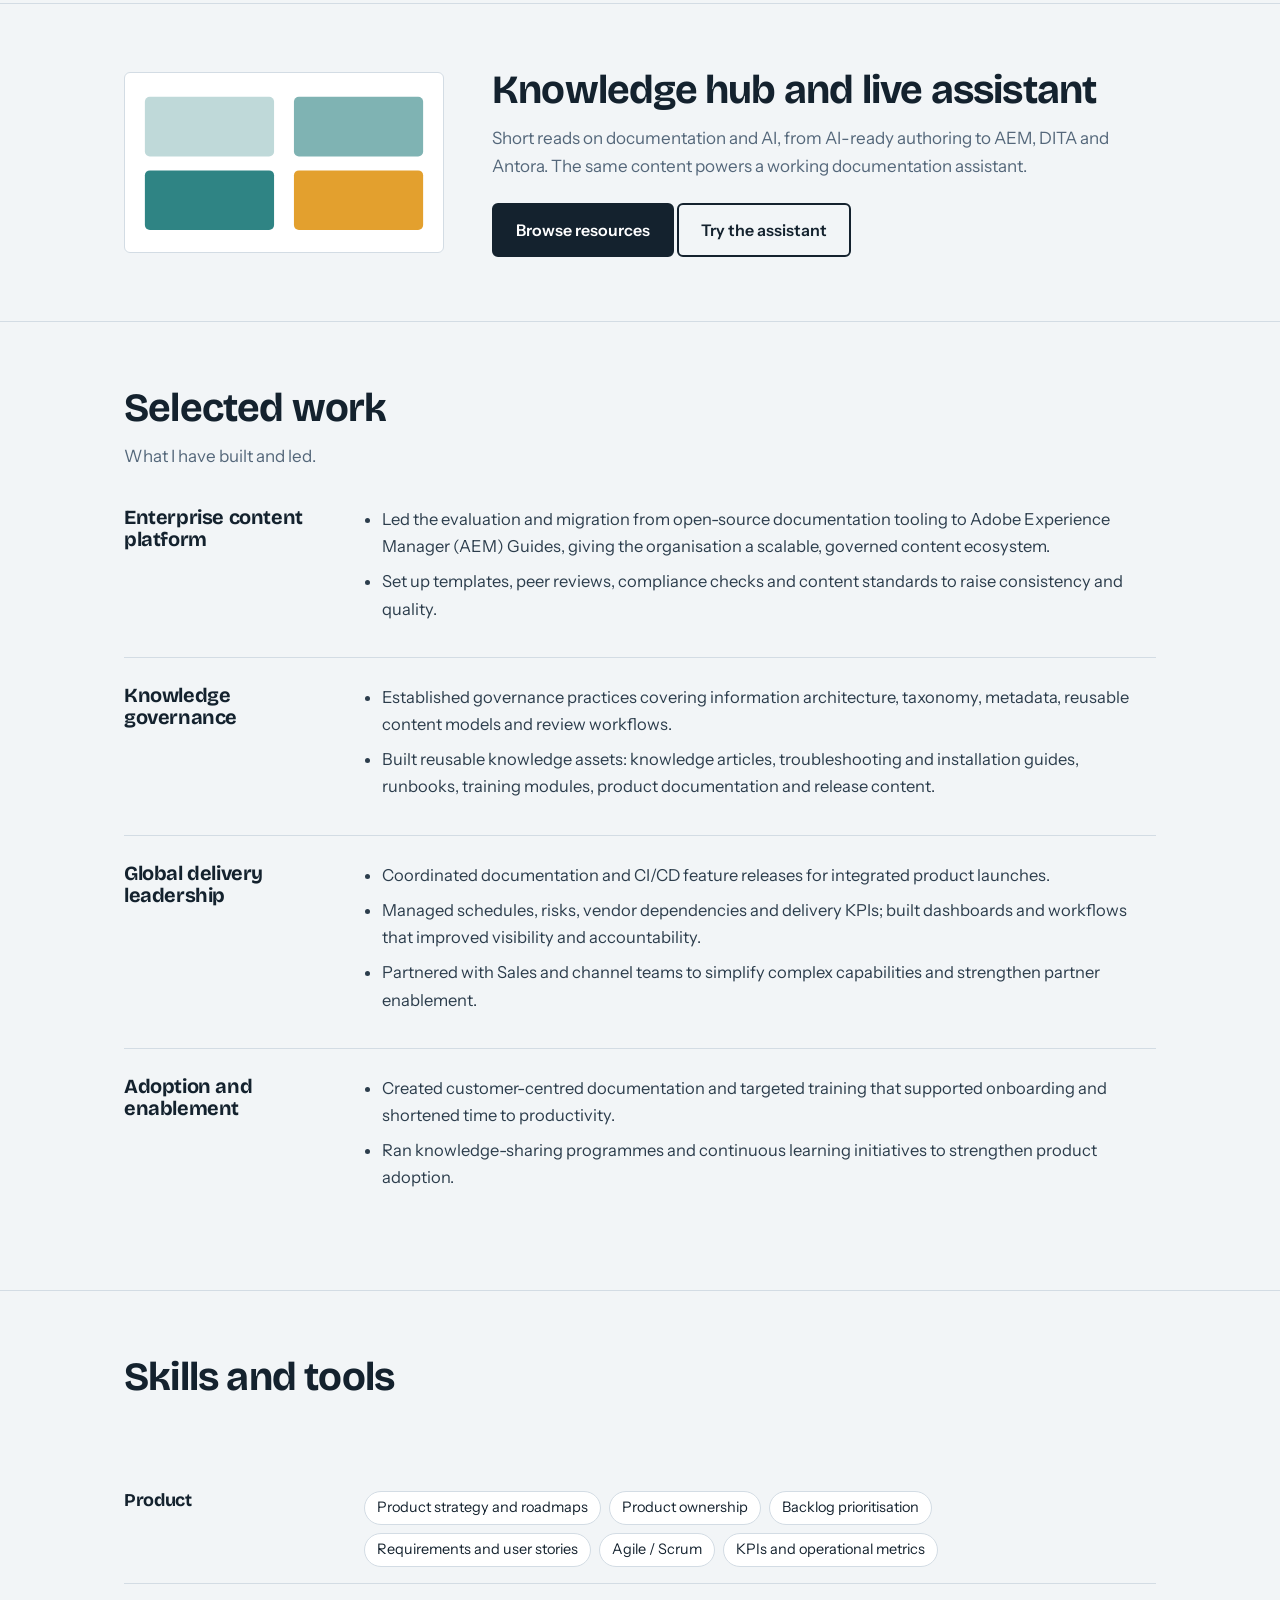
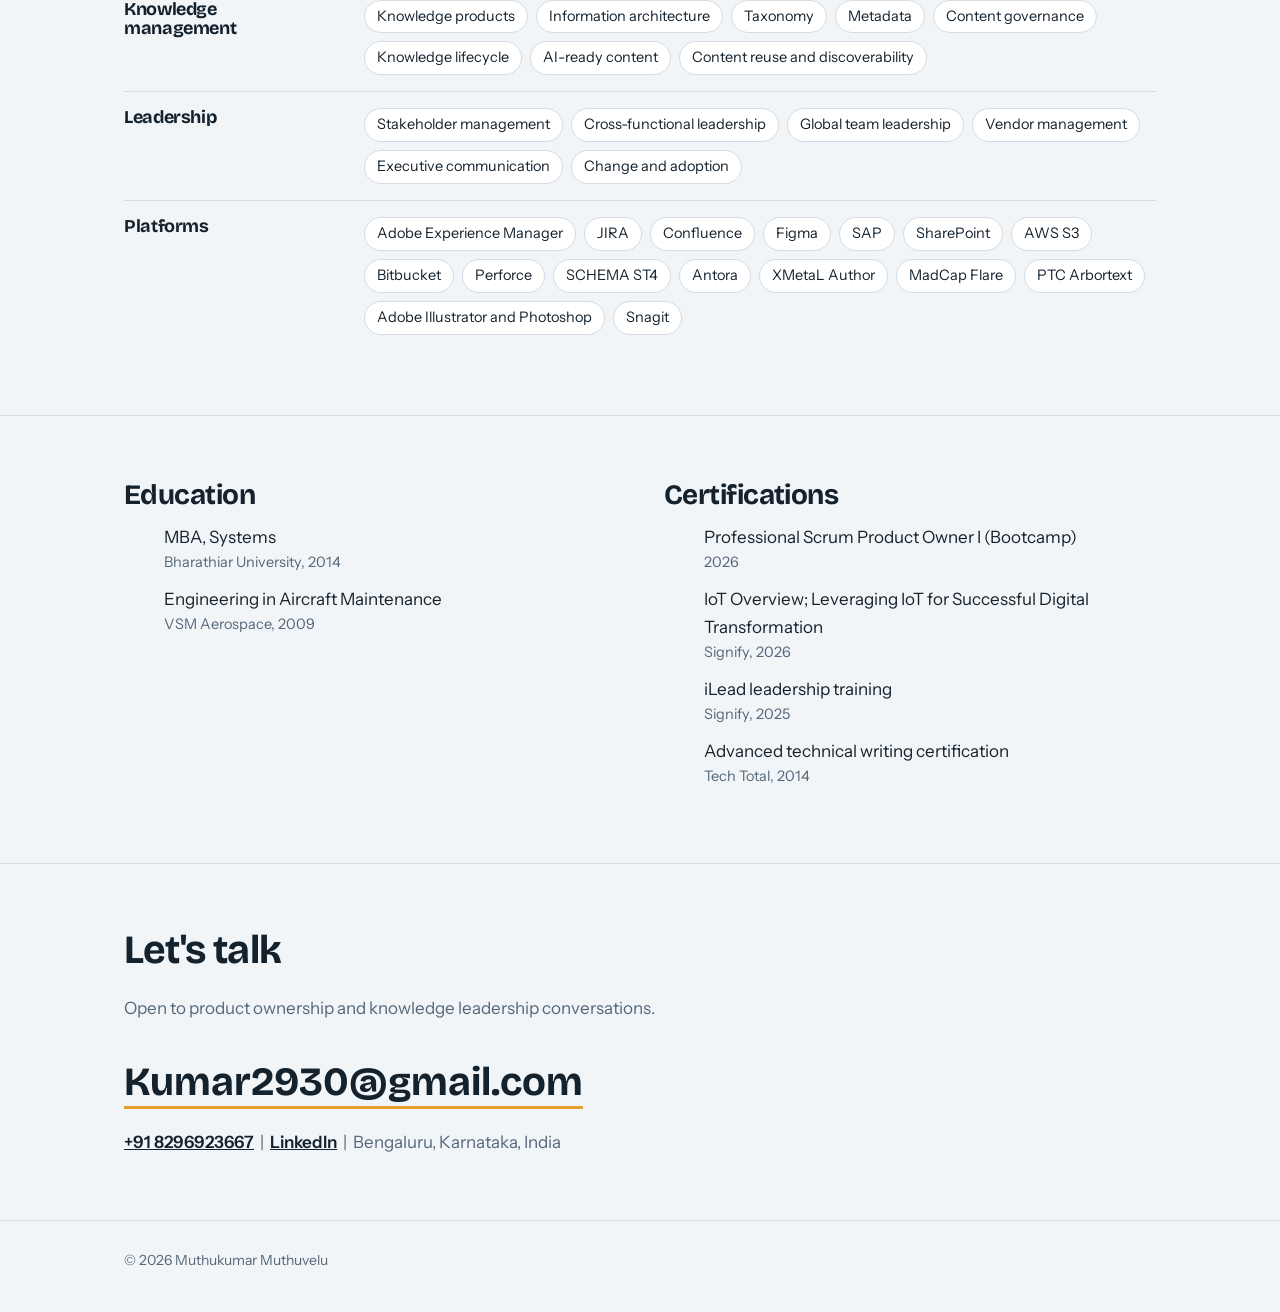
==== commit a6ca17be: "Add files via upload" ====
--- a/index.html
+++ b/index.html
@@ -120,7 +120,7 @@
 <body>
 <header><div class="wrap">
 <a class="logo" href="#top">MM</a>
-<nav aria-label="Main"><a href="#journey">Journey</a><a href="#checker">Checker</a><a href="article.html">Article</a><a href="#contact">Contact</a></nav>
+<nav aria-label="Main"><a href="#journey">Journey</a><a href="#checker">Checker</a><a href="resources.html">Resources</a><a href="#contact">Contact</a></nav>
 </div></header>
 
 <main id="top">
@@ -196,6 +196,13 @@
 <div><h2>Why AI needs knowledge management first</h2>
 <p class="sub" style="margin-bottom:22px">A three-minute read on what technical documentation teams must fix before an AI assistant can answer well.</p>
 <a class="btn p" href="article.html">Read the article</a></div>
+</div></section>
+
+<section id="resources"><div class="wrap feat">
+<a href="resources.html" aria-label="Open the knowledge hub"><svg viewBox="0 0 320 180" role="img" aria-label="Knowledge hub"><rect x="20" y="24" width="130" height="60" rx="5" fill="#BFD9D9"/><rect x="170" y="24" width="130" height="60" rx="5" fill="#7FB3B3"/><rect x="20" y="98" width="130" height="60" rx="5" fill="#2F8484"/><rect x="170" y="98" width="130" height="60" rx="5" fill="#E3A02E"/></svg></a>
+<div><h2>Knowledge hub and live assistant</h2>
+<p class="sub" style="margin-bottom:22px">Short reads on documentation and AI, from AI-ready authoring to AEM, DITA and Antora. The same content powers a working documentation assistant.</p>
+<a class="btn p" href="resources.html">Browse resources</a> <a class="btn s" href="chat.html">Try the assistant</a></div>
 </div></section>
 
 <section id="work"><div class="wrap">
